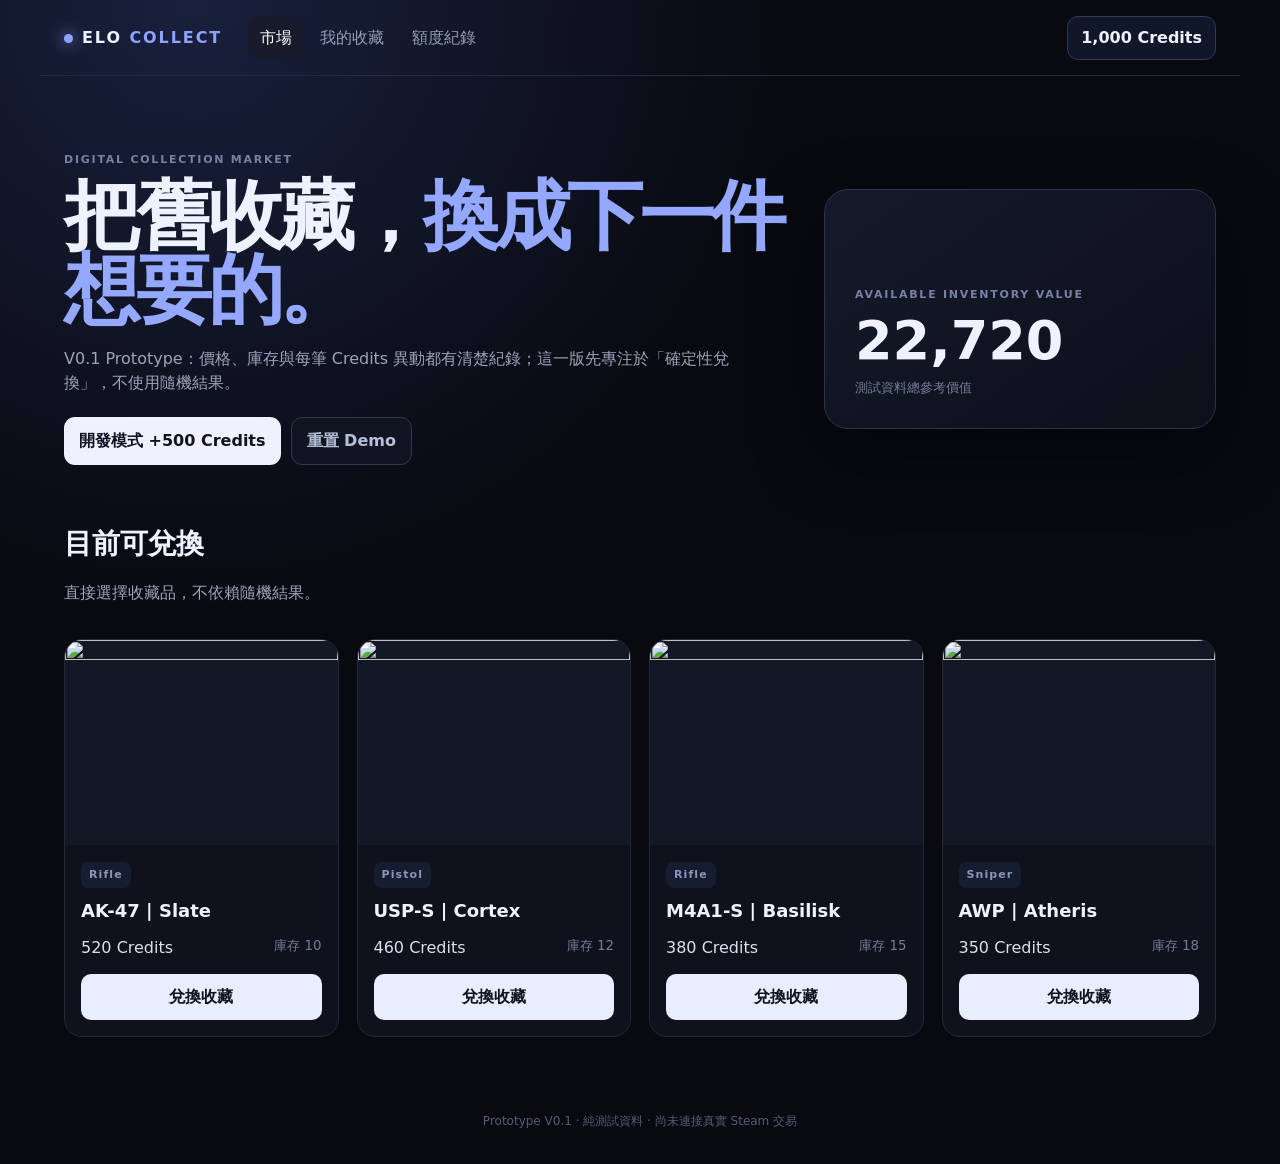
==== index.html @ 493e494a "Add files via upload" ====
<!doctype html>
<html lang="zh-Hant">
<head>
  <meta charset="UTF-8" />
  <meta name="viewport" content="width=device-width, initial-scale=1.0" />
  <title>ELO Collect — 數位收藏品交換</title>
  <link rel="stylesheet" href="style.css" />
</head>
<body>
  <header class="topbar">
    <div class="brand"><span class="pulse"></span>ELO <b>COLLECT</b></div>
    <nav>
      <button data-tab="market" class="nav-btn active">市場</button>
      <button data-tab="collection" class="nav-btn">我的收藏</button>
      <button data-tab="ledger" class="nav-btn">額度紀錄</button>
    </nav>
    <div class="credits" id="credits">1,000 Credits</div>
  </header>

  <main>
    <section class="hero">
      <div>
        <div class="eyebrow">DIGITAL COLLECTION MARKET</div>
        <h1>把舊收藏，<span>換成下一件想要的。</span></h1>
        <p>V0.1 Prototype：價格、庫存與每筆 Credits 異動都有清楚紀錄；這一版先專注於「確定性兌換」，不使用隨機結果。</p>
        <div class="actions"><button class="primary" id="grant">開發模式 +500 Credits</button><button class="ghost" id="reset">重置 Demo</button></div>
      </div>
      <div class="hero-panel">
        <span>AVAILABLE INVENTORY VALUE</span>
        <strong id="inventoryValue">6,870</strong>
        <small>測試資料總參考價值</small>
      </div>
    </section>

    <div id="notice" class="notice hidden"></div>

    <section id="market" class="tab-panel active">
      <div class="section-title"><div><h2>目前可兌換</h2><p>直接選擇收藏品，不依賴隨機結果。</p></div></div>
      <div id="marketGrid" class="grid"></div>
    </section>

    <section id="collection" class="tab-panel">
      <div class="section-title"><div><h2>我的收藏</h2><p id="collectionCount">0 件</p></div></div>
      <div id="collectionGrid" class="grid"></div>
    </section>

    <section id="ledger" class="tab-panel">
      <div class="section-title"><div><h2>Credits 帳本</h2><p>每一次增加與扣除都留下紀錄。</p></div></div>
      <div class="ledger-wrap"><table><thead><tr><th>類型</th><th>金額</th><th>餘額</th><th>參考編號</th></tr></thead><tbody id="ledgerBody"></tbody></table></div>
    </section>
  </main>

  <footer>Prototype V0.1 · 純測試資料 · 尚未連接真實 Steam 交易</footer>
  <script src="app.js"></script>
</body>
</html>
---- style.css ----
:root{font-family:Inter,ui-sans-serif,system-ui,-apple-system,"Segoe UI",sans-serif;color:#eef2ff;background:#080a10;line-height:1.5}*{box-sizing:border-box}body{margin:0;min-height:100vh;background:radial-gradient(circle at 15% 0%,#19203d 0,#080a10 38%)}button{font:inherit;cursor:pointer}.topbar{height:76px;max-width:1200px;margin:auto;padding:0 24px;display:flex;align-items:center;gap:26px;border-bottom:1px solid #252a3c}.brand{font-weight:900;letter-spacing:.12em;white-space:nowrap}.brand b{color:#8ea3ff}.pulse{display:inline-block;width:9px;height:9px;border-radius:50%;background:#8ea3ff;margin-right:9px;box-shadow:0 0 16px #8ea3ff}nav{display:flex;gap:4px;flex:1}.nav-btn{border:0;background:transparent;color:#969db5;padding:9px 12px;border-radius:10px}.nav-btn.active{background:#171b2b;color:#fff}.credits{border:1px solid #30395d;background:#111628;padding:9px 13px;border-radius:11px;font-weight:800}.hero{max-width:1200px;margin:auto;padding:76px 24px 58px;display:grid;grid-template-columns:1.3fr .7fr;gap:32px;align-items:center}.eyebrow,.hero-panel span{font-size:11px;letter-spacing:.16em;color:#7682a5;font-weight:800}h1{font-size:clamp(44px,6vw,76px);line-height:.98;letter-spacing:-.055em;margin:10px 0 20px}h1 span{color:#94a8ff}p{color:#9da4bb;max-width:680px}.actions{display:flex;gap:10px;margin-top:22px}.primary,.ghost{border-radius:11px;padding:11px 15px;font-weight:800}.primary{border:0;background:#eef1ff;color:#101321}.ghost{border:1px solid #30384f;background:#111522;color:#b7c0db}.hero-panel{min-height:240px;border:1px solid #2b3350;border-radius:24px;background:linear-gradient(145deg,#151a2a,#0d101b);padding:30px;display:flex;flex-direction:column;justify-content:end;box-shadow:0 25px 70px #0007}.hero-panel strong{font-size:54px;line-height:1;margin:10px 0}.hero-panel small{color:#707a98}.notice{max-width:1200px;margin:-28px auto 24px;padding:14px 18px;border-radius:12px;background:#10182b;border:1px solid #2c3a67;color:#d3dbff}.hidden{display:none}.tab-panel{max-width:1200px;margin:auto;padding:0 24px 20px;display:none}.tab-panel.active{display:block}.section-title{display:flex;justify-content:space-between;align-items:end;margin-bottom:18px}h2{margin:0;font-size:28px}.grid{display:grid;grid-template-columns:repeat(4,1fr);gap:18px}.card{background:#0f121c;border:1px solid #23283a;border-radius:18px;overflow:hidden;transition:.15s transform,.15s border-color}.card:hover{transform:translateY(-3px);border-color:#46517b}.card img{width:100%;aspect-ratio:4/3;display:block;object-fit:cover;background:#131827}.card-body{padding:16px}.tag{display:inline-block;padding:5px 8px;border-radius:7px;background:#171d30;color:#8996ba;font-size:11px;letter-spacing:.1em;font-weight:800}.card h3{margin:9px 0 12px;font-size:18px}.meta{display:flex;justify-content:space-between;color:#dbe0ef;margin-bottom:14px}.meta small{color:#737d98}.card button{width:100%;padding:11px;border:0;border-radius:10px;background:#e8edff;color:#101420;font-weight:900}.card button:disabled{opacity:.35;cursor:not-allowed}.ledger-wrap{border:1px solid #252b3c;border-radius:16px;overflow:auto;background:#0d1018}table{width:100%;border-collapse:collapse;min-width:700px}th,td{text-align:left;padding:14px 16px;border-bottom:1px solid #202536}th{color:#7c86a2;font-size:12px;letter-spacing:.08em}.plus{color:#93d6a7}.minus{color:#ff9d9d}footer{text-align:center;color:#555d76;font-size:12px;padding:55px 24px 34px}@media(max-width:900px){.hero{grid-template-columns:1fr}.grid{grid-template-columns:repeat(2,1fr)}}@media(max-width:560px){.topbar{padding:0 14px;gap:8px}.topbar nav{order:3;display:none}.credits{margin-left:auto;font-size:12px}.hero{padding:48px 14px 40px}.tab-panel{padding:0 14px 20px}.grid{grid-template-columns:1fr}.hero-panel{min-height:180px}}
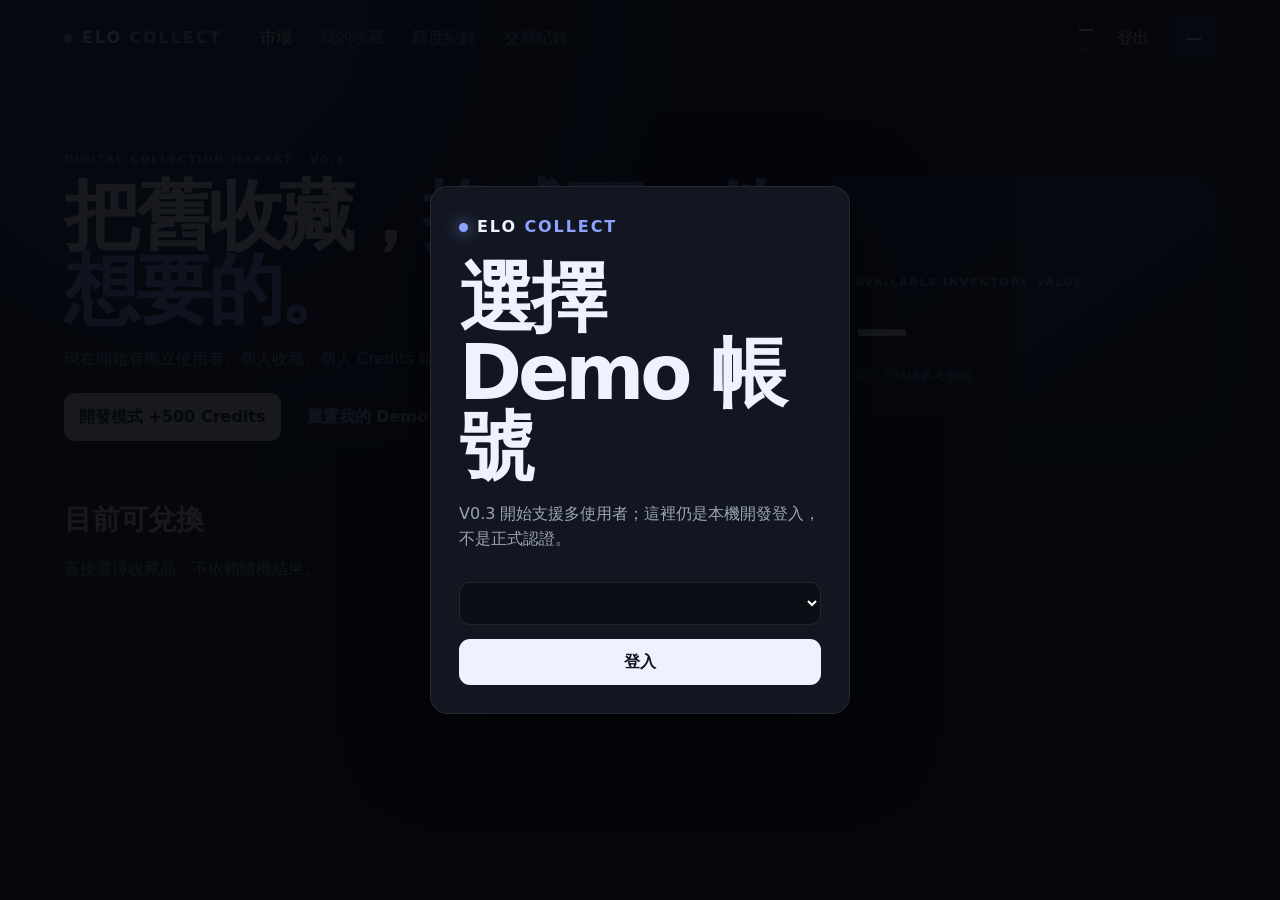
==== commit ee272af2: "Add files via upload" ====
--- a/index.html
+++ b/index.html
@@ -1,56 +1,12 @@
 <!doctype html>
 <html lang="zh-Hant">
-<head>
-  <meta charset="UTF-8" />
-  <meta name="viewport" content="width=device-width, initial-scale=1.0" />
-  <title>ELO Collect — 數位收藏品交換</title>
-  <link rel="stylesheet" href="style.css" />
-</head>
+<head><meta charset="UTF-8"/><meta name="viewport" content="width=device-width, initial-scale=1.0"/><title>ELO Collect — 數位收藏品交換</title><link rel="stylesheet" href="style.css"/></head>
 <body>
-  <header class="topbar">
-    <div class="brand"><span class="pulse"></span>ELO <b>COLLECT</b></div>
-    <nav>
-      <button data-tab="market" class="nav-btn active">市場</button>
-      <button data-tab="collection" class="nav-btn">我的收藏</button>
-      <button data-tab="ledger" class="nav-btn">額度紀錄</button>
-    </nav>
-    <div class="credits" id="credits">1,000 Credits</div>
-  </header>
-
-  <main>
-    <section class="hero">
-      <div>
-        <div class="eyebrow">DIGITAL COLLECTION MARKET</div>
-        <h1>把舊收藏，<span>換成下一件想要的。</span></h1>
-        <p>V0.1 Prototype：價格、庫存與每筆 Credits 異動都有清楚紀錄；這一版先專注於「確定性兌換」，不使用隨機結果。</p>
-        <div class="actions"><button class="primary" id="grant">開發模式 +500 Credits</button><button class="ghost" id="reset">重置 Demo</button></div>
-      </div>
-      <div class="hero-panel">
-        <span>AVAILABLE INVENTORY VALUE</span>
-        <strong id="inventoryValue">6,870</strong>
-        <small>測試資料總參考價值</small>
-      </div>
-    </section>
-
-    <div id="notice" class="notice hidden"></div>
-
-    <section id="market" class="tab-panel active">
-      <div class="section-title"><div><h2>目前可兌換</h2><p>直接選擇收藏品，不依賴隨機結果。</p></div></div>
-      <div id="marketGrid" class="grid"></div>
-    </section>
-
-    <section id="collection" class="tab-panel">
-      <div class="section-title"><div><h2>我的收藏</h2><p id="collectionCount">0 件</p></div></div>
-      <div id="collectionGrid" class="grid"></div>
-    </section>
-
-    <section id="ledger" class="tab-panel">
-      <div class="section-title"><div><h2>Credits 帳本</h2><p>每一次增加與扣除都留下紀錄。</p></div></div>
-      <div class="ledger-wrap"><table><thead><tr><th>類型</th><th>金額</th><th>餘額</th><th>參考編號</th></tr></thead><tbody id="ledgerBody"></tbody></table></div>
-    </section>
-  </main>
-
-  <footer>Prototype V0.1 · 純測試資料 · 尚未連接真實 Steam 交易</footer>
-  <script src="app.js"></script>
-</body>
-</html>
+<div id="loginGate" class="login-gate hidden"><div class="login-card"><div class="brand"><span class="pulse"></span>ELO <b>COLLECT</b></div><h1>選擇 Demo 帳號</h1><p>V0.3 開始支援多使用者；這裡仍是本機開發登入，不是正式認證。</p><select id="userSelect"></select><button class="primary" id="login">登入</button></div></div>
+<header class="topbar"><div class="brand"><span class="pulse"></span>ELO <b>COLLECT</b></div><nav><button data-tab="market" class="nav-btn active">市場</button><button data-tab="collection" class="nav-btn">我的收藏</button><button data-tab="ledger" class="nav-btn">額度紀錄</button><button data-tab="transactions" class="nav-btn">交易紀錄</button></nav><div class="account"><div><b id="userName">—</b><small id="userHandle">—</small></div><button class="mini" id="logout">登出</button><div class="credits" id="credits">—</div></div></header>
+<main><section class="hero"><div><div class="eyebrow">DIGITAL COLLECTION MARKET · V0.3</div><h1>把舊收藏，<span>換成下一件想要的。</span></h1><p>現在開始有獨立使用者、個人收藏、個人 Credits 帳本與交易紀錄；核心兌換仍由後端驗證。</p><div class="actions"><button class="primary" id="grant">開發模式 +500 Credits</button><button class="ghost" id="reset">重置我的 Demo</button></div></div><div class="hero-panel"><span>AVAILABLE INVENTORY VALUE</span><strong id="inventoryValue">—</strong><small>測試資料總參考價值</small></div></section><div id="notice" class="notice hidden"></div>
+<section id="market" class="tab-panel active"><div class="section-title"><div><h2>目前可兌換</h2><p>直接選擇收藏品，不依賴隨機結果。</p></div></div><div id="marketGrid" class="grid"></div></section>
+<section id="collection" class="tab-panel"><div class="section-title"><div><h2>我的收藏</h2><p id="collectionCount">0 件</p></div></div><div id="collectionGrid" class="grid"></div></section>
+<section id="ledger" class="tab-panel"><div class="section-title"><div><h2>Credits 帳本</h2><p>每一次增加與扣除都留下紀錄。</p></div></div><div class="ledger-wrap"><table><thead><tr><th>類型</th><th>金額</th><th>餘額</th><th>參考編號</th></tr></thead><tbody id="ledgerBody"></tbody></table></div></section>
+<section id="transactions" class="tab-panel"><div class="section-title"><div><h2>交易紀錄</h2><p>個人操作與狀態集中查看。</p></div></div><div class="ledger-wrap"><table><thead><tr><th>類型</th><th>狀態</th><th>金額</th><th>參考編號</th></tr></thead><tbody id="txBody"></tbody></table></div></section>
+</main><footer>Prototype V0.3 · 多使用者資料層 · 尚未連接真實 Steam 交易</footer><script src="app.js"></script></body></html>
--- a/style.css
+++ b/style.css
@@ -1 +1,2 @@
 :root{font-family:Inter,ui-sans-serif,system-ui,-apple-system,"Segoe UI",sans-serif;color:#eef2ff;background:#080a10;line-height:1.5}*{box-sizing:border-box}body{margin:0;min-height:100vh;background:radial-gradient(circle at 15% 0%,#19203d 0,#080a10 38%)}button{font:inherit;cursor:pointer}.topbar{height:76px;max-width:1200px;margin:auto;padding:0 24px;display:flex;align-items:center;gap:26px;border-bottom:1px solid #252a3c}.brand{font-weight:900;letter-spacing:.12em;white-space:nowrap}.brand b{color:#8ea3ff}.pulse{display:inline-block;width:9px;height:9px;border-radius:50%;background:#8ea3ff;margin-right:9px;box-shadow:0 0 16px #8ea3ff}nav{display:flex;gap:4px;flex:1}.nav-btn{border:0;background:transparent;color:#969db5;padding:9px 12px;border-radius:10px}.nav-btn.active{background:#171b2b;color:#fff}.credits{border:1px solid #30395d;background:#111628;padding:9px 13px;border-radius:11px;font-weight:800}.hero{max-width:1200px;margin:auto;padding:76px 24px 58px;display:grid;grid-template-columns:1.3fr .7fr;gap:32px;align-items:center}.eyebrow,.hero-panel span{font-size:11px;letter-spacing:.16em;color:#7682a5;font-weight:800}h1{font-size:clamp(44px,6vw,76px);line-height:.98;letter-spacing:-.055em;margin:10px 0 20px}h1 span{color:#94a8ff}p{color:#9da4bb;max-width:680px}.actions{display:flex;gap:10px;margin-top:22px}.primary,.ghost{border-radius:11px;padding:11px 15px;font-weight:800}.primary{border:0;background:#eef1ff;color:#101321}.ghost{border:1px solid #30384f;background:#111522;color:#b7c0db}.hero-panel{min-height:240px;border:1px solid #2b3350;border-radius:24px;background:linear-gradient(145deg,#151a2a,#0d101b);padding:30px;display:flex;flex-direction:column;justify-content:end;box-shadow:0 25px 70px #0007}.hero-panel strong{font-size:54px;line-height:1;margin:10px 0}.hero-panel small{color:#707a98}.notice{max-width:1200px;margin:-28px auto 24px;padding:14px 18px;border-radius:12px;background:#10182b;border:1px solid #2c3a67;color:#d3dbff}.hidden{display:none}.tab-panel{max-width:1200px;margin:auto;padding:0 24px 20px;display:none}.tab-panel.active{display:block}.section-title{display:flex;justify-content:space-between;align-items:end;margin-bottom:18px}h2{margin:0;font-size:28px}.grid{display:grid;grid-template-columns:repeat(4,1fr);gap:18px}.card{background:#0f121c;border:1px solid #23283a;border-radius:18px;overflow:hidden;transition:.15s transform,.15s border-color}.card:hover{transform:translateY(-3px);border-color:#46517b}.card img{width:100%;aspect-ratio:4/3;display:block;object-fit:cover;background:#131827}.card-body{padding:16px}.tag{display:inline-block;padding:5px 8px;border-radius:7px;background:#171d30;color:#8996ba;font-size:11px;letter-spacing:.1em;font-weight:800}.card h3{margin:9px 0 12px;font-size:18px}.meta{display:flex;justify-content:space-between;color:#dbe0ef;margin-bottom:14px}.meta small{color:#737d98}.card button{width:100%;padding:11px;border:0;border-radius:10px;background:#e8edff;color:#101420;font-weight:900}.card button:disabled{opacity:.35;cursor:not-allowed}.ledger-wrap{border:1px solid #252b3c;border-radius:16px;overflow:auto;background:#0d1018}table{width:100%;border-collapse:collapse;min-width:700px}th,td{text-align:left;padding:14px 16px;border-bottom:1px solid #202536}th{color:#7c86a2;font-size:12px;letter-spacing:.08em}.plus{color:#93d6a7}.minus{color:#ff9d9d}footer{text-align:center;color:#555d76;font-size:12px;padding:55px 24px 34px}@media(max-width:900px){.hero{grid-template-columns:1fr}.grid{grid-template-columns:repeat(2,1fr)}}@media(max-width:560px){.topbar{padding:0 14px;gap:8px}.topbar nav{order:3;display:none}.credits{margin-left:auto;font-size:12px}.hero{padding:48px 14px 40px}.tab-panel{padding:0 14px 20px}.grid{grid-template-columns:1fr}.hero-panel{min-height:180px}}
+.account{display:flex;align-items:center;gap:12px}.account small{display:block;opacity:.55;font-size:11px}.mini{padding:8px 10px;border:1px solid #ffffff18;background:#ffffff08;color:#fff;border-radius:9px;cursor:pointer}.login-gate{position:fixed;inset:0;background:rgba(5,7,12,.92);display:flex;align-items:center;justify-content:center;z-index:99}.login-card{width:min(420px,calc(100vw - 32px));padding:28px;border:1px solid #ffffff14;border-radius:18px;background:#121620;box-shadow:0 24px 80px #0008}.login-card h1{margin:22px 0 8px}.login-card p{color:#9ba3b4;line-height:1.6}.login-card select{width:100%;padding:12px;margin:14px 0;background:#0b0e14;border:1px solid #ffffff18;color:#fff;border-radius:10px}.login-card .primary{width:100%}.hidden{display:none!important}
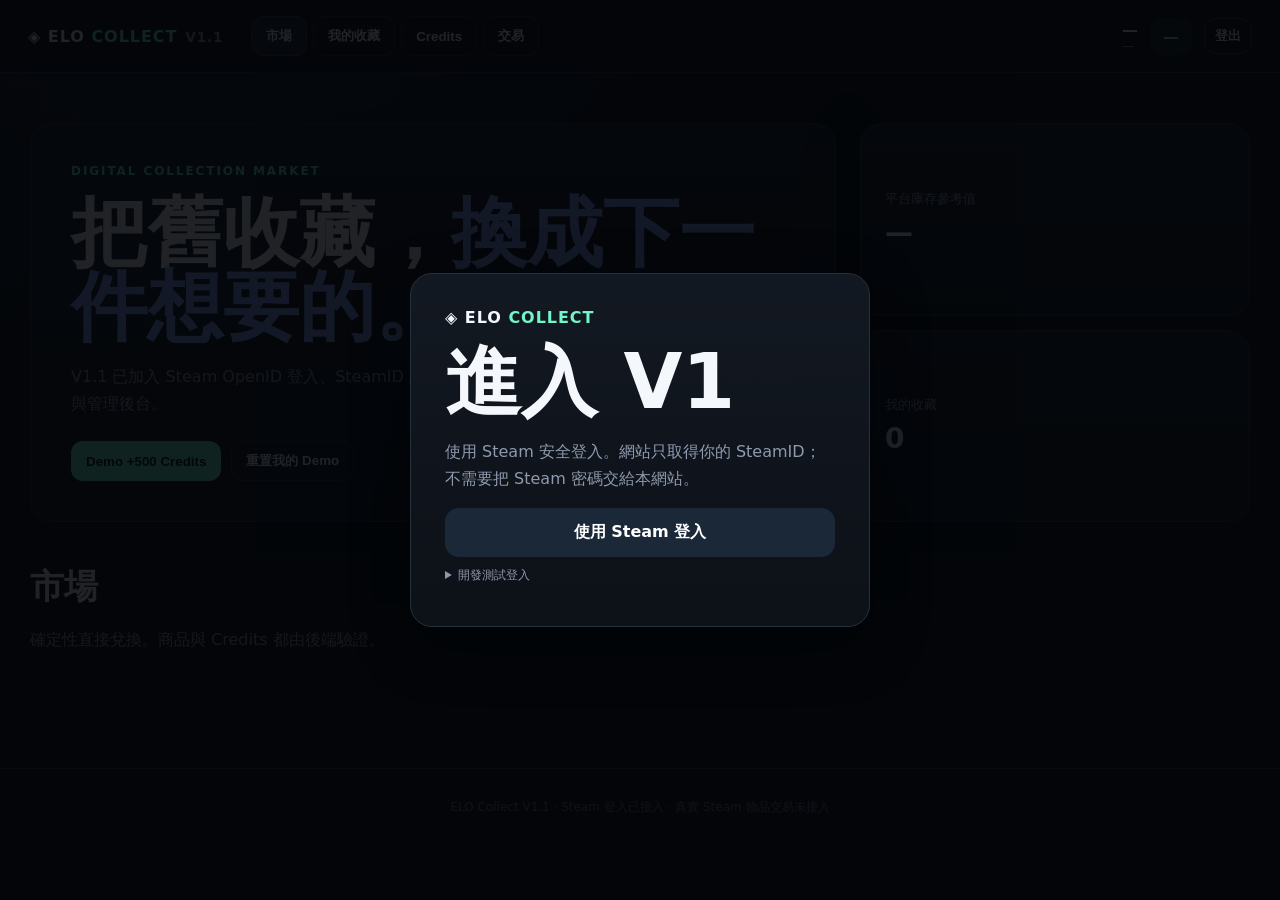
==== commit 44b199bf: "Add files via upload" ====
--- a/index.html
+++ b/index.html
@@ -1,12 +1,10 @@
-<!doctype html>
-<html lang="zh-Hant">
-<head><meta charset="UTF-8"/><meta name="viewport" content="width=device-width, initial-scale=1.0"/><title>ELO Collect — 數位收藏品交換</title><link rel="stylesheet" href="style.css"/></head>
-<body>
-<div id="loginGate" class="login-gate hidden"><div class="login-card"><div class="brand"><span class="pulse"></span>ELO <b>COLLECT</b></div><h1>選擇 Demo 帳號</h1><p>V0.3 開始支援多使用者；這裡仍是本機開發登入，不是正式認證。</p><select id="userSelect"></select><button class="primary" id="login">登入</button></div></div>
-<header class="topbar"><div class="brand"><span class="pulse"></span>ELO <b>COLLECT</b></div><nav><button data-tab="market" class="nav-btn active">市場</button><button data-tab="collection" class="nav-btn">我的收藏</button><button data-tab="ledger" class="nav-btn">額度紀錄</button><button data-tab="transactions" class="nav-btn">交易紀錄</button></nav><div class="account"><div><b id="userName">—</b><small id="userHandle">—</small></div><button class="mini" id="logout">登出</button><div class="credits" id="credits">—</div></div></header>
-<main><section class="hero"><div><div class="eyebrow">DIGITAL COLLECTION MARKET · V0.3</div><h1>把舊收藏，<span>換成下一件想要的。</span></h1><p>現在開始有獨立使用者、個人收藏、個人 Credits 帳本與交易紀錄；核心兌換仍由後端驗證。</p><div class="actions"><button class="primary" id="grant">開發模式 +500 Credits</button><button class="ghost" id="reset">重置我的 Demo</button></div></div><div class="hero-panel"><span>AVAILABLE INVENTORY VALUE</span><strong id="inventoryValue">—</strong><small>測試資料總參考價值</small></div></section><div id="notice" class="notice hidden"></div>
-<section id="market" class="tab-panel active"><div class="section-title"><div><h2>目前可兌換</h2><p>直接選擇收藏品，不依賴隨機結果。</p></div></div><div id="marketGrid" class="grid"></div></section>
-<section id="collection" class="tab-panel"><div class="section-title"><div><h2>我的收藏</h2><p id="collectionCount">0 件</p></div></div><div id="collectionGrid" class="grid"></div></section>
-<section id="ledger" class="tab-panel"><div class="section-title"><div><h2>Credits 帳本</h2><p>每一次增加與扣除都留下紀錄。</p></div></div><div class="ledger-wrap"><table><thead><tr><th>類型</th><th>金額</th><th>餘額</th><th>參考編號</th></tr></thead><tbody id="ledgerBody"></tbody></table></div></section>
-<section id="transactions" class="tab-panel"><div class="section-title"><div><h2>交易紀錄</h2><p>個人操作與狀態集中查看。</p></div></div><div class="ledger-wrap"><table><thead><tr><th>類型</th><th>狀態</th><th>金額</th><th>參考編號</th></tr></thead><tbody id="txBody"></tbody></table></div></section>
-</main><footer>Prototype V0.3 · 多使用者資料層 · 尚未連接真實 Steam 交易</footer><script src="app.js"></script></body></html>
+<!doctype html><html lang="zh-Hant"><head><meta charset="UTF-8"><meta name="viewport" content="width=device-width, initial-scale=1"><title>ELO Collect V1</title><link rel="stylesheet" href="style.css"></head><body>
+<div id="loginGate" class="overlay"><div class="login-card"><div class="brand">◈ ELO <b>COLLECT</b></div><h1>進入 V1</h1><p>使用 Steam 安全登入。網站只取得你的 SteamID；不需要把 Steam 密碼交給本網站。</p><a class="steam-login" href="/auth/steam">使用 Steam 登入</a><details class="dev-login"><summary>開發測試登入</summary><select id="userSelect"></select><button class="ghost" id="login">Demo 登入</button></details></div></div>
+<header class="topbar"><div class="brand">◈ ELO <b>COLLECT</b><small>V1.1</small></div><nav><button data-tab="market" class="nav-btn active">市場</button><button data-tab="collection" class="nav-btn">我的收藏</button><button data-tab="ledger" class="nav-btn">Credits</button><button data-tab="transactions" class="nav-btn">交易</button><button id="adminTab" data-tab="admin" class="nav-btn hidden">管理後台</button></nav><div class="account"><div><b id="userName">—</b><small id="userHandle">—</small></div><div class="credits" id="credits">—</div><button class="mini" id="logout">登出</button></div></header>
+<main><section class="hero"><div><div class="eyebrow">DIGITAL COLLECTION MARKET</div><h1>把舊收藏，<span>換成下一件想要的。</span></h1><p>V1.1 已加入 Steam OpenID 登入、SteamID 綁定、Credits 帳本、商品庫存、交易紀錄、審計紀錄與管理後台。</p><div class="actions"><button class="primary" id="grant">Demo +500 Credits</button><button class="ghost" id="reset">重置我的 Demo</button></div></div><div class="hero-stats"><div><span>平台庫存參考值</span><strong id="inventoryValue">—</strong></div><div><span>我的收藏</span><strong id="collectionCount">0</strong></div></div></section><div id="notice" class="notice hidden"></div>
+<section id="market" class="tab-panel active"><div class="section-title"><div><h2>市場</h2><p>確定性直接兌換。商品與 Credits 都由後端驗證。</p></div></div><div id="marketGrid" class="grid"></div></section>
+<section id="collection" class="tab-panel"><div class="section-title"><div><h2>我的收藏</h2><p>持有中的數位收藏品。</p></div></div><div id="collectionGrid" class="grid"></div></section>
+<section id="ledger" class="tab-panel"><div class="section-title"><div><h2>Credits 帳本</h2><p>每次增加／扣除都有不可覆寫的紀錄。</p></div></div><div class="table-wrap"><table><thead><tr><th>時間</th><th>類型</th><th>變動</th><th>餘額</th><th>Ref</th></tr></thead><tbody id="ledgerBody"></tbody></table></div></section>
+<section id="transactions" class="tab-panel"><div class="section-title"><div><h2>交易</h2><p>所有平台操作狀態集中查看。</p></div></div><div class="table-wrap"><table><thead><tr><th>時間</th><th>類型</th><th>狀態</th><th>金額</th><th>Ref</th></tr></thead><tbody id="txBody"></tbody></table></div></section>
+<section id="admin" class="tab-panel"><div class="section-title"><div><h2>管理後台</h2><p>V1 基礎營運工具：商品、庫存、使用者、Credits、交易、稽核。</p></div><button class="ghost" id="refreshAdmin">重新整理</button></div><div id="adminRoot"></div></section>
+</main><footer>ELO Collect V1.1 · Steam 登入已接入 · 真實 Steam 物品交易未接入</footer><script src="app.js"></script></body></html>
--- a/style.css
+++ b/style.css
@@ -1,2 +1,2 @@
-:root{font-family:Inter,ui-sans-serif,system-ui,-apple-system,"Segoe UI",sans-serif;color:#eef2ff;background:#080a10;line-height:1.5}*{box-sizing:border-box}body{margin:0;min-height:100vh;background:radial-gradient(circle at 15% 0%,#19203d 0,#080a10 38%)}button{font:inherit;cursor:pointer}.topbar{height:76px;max-width:1200px;margin:auto;padding:0 24px;display:flex;align-items:center;gap:26px;border-bottom:1px solid #252a3c}.brand{font-weight:900;letter-spacing:.12em;white-space:nowrap}.brand b{color:#8ea3ff}.pulse{display:inline-block;width:9px;height:9px;border-radius:50%;background:#8ea3ff;margin-right:9px;box-shadow:0 0 16px #8ea3ff}nav{display:flex;gap:4px;flex:1}.nav-btn{border:0;background:transparent;color:#969db5;padding:9px 12px;border-radius:10px}.nav-btn.active{background:#171b2b;color:#fff}.credits{border:1px solid #30395d;background:#111628;padding:9px 13px;border-radius:11px;font-weight:800}.hero{max-width:1200px;margin:auto;padding:76px 24px 58px;display:grid;grid-template-columns:1.3fr .7fr;gap:32px;align-items:center}.eyebrow,.hero-panel span{font-size:11px;letter-spacing:.16em;color:#7682a5;font-weight:800}h1{font-size:clamp(44px,6vw,76px);line-height:.98;letter-spacing:-.055em;margin:10px 0 20px}h1 span{color:#94a8ff}p{color:#9da4bb;max-width:680px}.actions{display:flex;gap:10px;margin-top:22px}.primary,.ghost{border-radius:11px;padding:11px 15px;font-weight:800}.primary{border:0;background:#eef1ff;color:#101321}.ghost{border:1px solid #30384f;background:#111522;color:#b7c0db}.hero-panel{min-height:240px;border:1px solid #2b3350;border-radius:24px;background:linear-gradient(145deg,#151a2a,#0d101b);padding:30px;display:flex;flex-direction:column;justify-content:end;box-shadow:0 25px 70px #0007}.hero-panel strong{font-size:54px;line-height:1;margin:10px 0}.hero-panel small{color:#707a98}.notice{max-width:1200px;margin:-28px auto 24px;padding:14px 18px;border-radius:12px;background:#10182b;border:1px solid #2c3a67;color:#d3dbff}.hidden{display:none}.tab-panel{max-width:1200px;margin:auto;padding:0 24px 20px;display:none}.tab-panel.active{display:block}.section-title{display:flex;justify-content:space-between;align-items:end;margin-bottom:18px}h2{margin:0;font-size:28px}.grid{display:grid;grid-template-columns:repeat(4,1fr);gap:18px}.card{background:#0f121c;border:1px solid #23283a;border-radius:18px;overflow:hidden;transition:.15s transform,.15s border-color}.card:hover{transform:translateY(-3px);border-color:#46517b}.card img{width:100%;aspect-ratio:4/3;display:block;object-fit:cover;background:#131827}.card-body{padding:16px}.tag{display:inline-block;padding:5px 8px;border-radius:7px;background:#171d30;color:#8996ba;font-size:11px;letter-spacing:.1em;font-weight:800}.card h3{margin:9px 0 12px;font-size:18px}.meta{display:flex;justify-content:space-between;color:#dbe0ef;margin-bottom:14px}.meta small{color:#737d98}.card button{width:100%;padding:11px;border:0;border-radius:10px;background:#e8edff;color:#101420;font-weight:900}.card button:disabled{opacity:.35;cursor:not-allowed}.ledger-wrap{border:1px solid #252b3c;border-radius:16px;overflow:auto;background:#0d1018}table{width:100%;border-collapse:collapse;min-width:700px}th,td{text-align:left;padding:14px 16px;border-bottom:1px solid #202536}th{color:#7c86a2;font-size:12px;letter-spacing:.08em}.plus{color:#93d6a7}.minus{color:#ff9d9d}footer{text-align:center;color:#555d76;font-size:12px;padding:55px 24px 34px}@media(max-width:900px){.hero{grid-template-columns:1fr}.grid{grid-template-columns:repeat(2,1fr)}}@media(max-width:560px){.topbar{padding:0 14px;gap:8px}.topbar nav{order:3;display:none}.credits{margin-left:auto;font-size:12px}.hero{padding:48px 14px 40px}.tab-panel{padding:0 14px 20px}.grid{grid-template-columns:1fr}.hero-panel{min-height:180px}}
-.account{display:flex;align-items:center;gap:12px}.account small{display:block;opacity:.55;font-size:11px}.mini{padding:8px 10px;border:1px solid #ffffff18;background:#ffffff08;color:#fff;border-radius:9px;cursor:pointer}.login-gate{position:fixed;inset:0;background:rgba(5,7,12,.92);display:flex;align-items:center;justify-content:center;z-index:99}.login-card{width:min(420px,calc(100vw - 32px));padding:28px;border:1px solid #ffffff14;border-radius:18px;background:#121620;box-shadow:0 24px 80px #0008}.login-card h1{margin:22px 0 8px}.login-card p{color:#9ba3b4;line-height:1.6}.login-card select{width:100%;padding:12px;margin:14px 0;background:#0b0e14;border:1px solid #ffffff18;color:#fff;border-radius:10px}.login-card .primary{width:100%}.hidden{display:none!important}
+:root{--bg:#090b10;--panel:#11151d;--panel2:#151b25;--line:#27303d;--text:#f4f7fb;--muted:#8e9aae;--accent:#72f5c8;--accent2:#8ea7ff;--danger:#ff6577;--shadow:0 18px 60px rgba(0,0,0,.32)}*{box-sizing:border-box}body{margin:0;background:radial-gradient(circle at 20% 0%,#152032 0,#090b10 35%),var(--bg);color:var(--text);font-family:Inter,ui-sans-serif,system-ui,-apple-system,BlinkMacSystemFont,"Segoe UI",sans-serif;min-height:100vh}.topbar{position:sticky;top:0;z-index:10;display:flex;align-items:center;gap:28px;padding:16px 28px;border-bottom:1px solid var(--line);background:rgba(9,11,16,.88);backdrop-filter:blur(14px)}.brand{font-weight:900;letter-spacing:.06em;white-space:nowrap}.brand b{color:var(--accent)}.brand small{margin-left:8px;color:var(--muted);font-weight:700}nav{display:flex;gap:6px;flex:1}.nav-btn,.mini,.ghost,.primary,.danger{border:1px solid var(--line);background:transparent;color:var(--text);padding:10px 14px;border-radius:12px;cursor:pointer;font-weight:700}.nav-btn.active{background:#19212d;border-color:#344153}.primary{background:var(--accent);color:#06110d;border-color:transparent}.primary:disabled{opacity:.45;cursor:not-allowed}.ghost:hover,.nav-btn:hover{background:#161d28}.danger{border-color:#5d2832;color:#ff9baa}.account{display:flex;align-items:center;gap:12px}.account small{display:block;color:var(--muted);font-size:12px}.credits{padding:9px 13px;border-radius:12px;background:#152119;color:var(--accent);font-weight:900}.mini{padding:8px 10px}main{width:min(1220px,calc(100% - 36px));margin:0 auto;padding:50px 0 80px}.hero{display:grid;grid-template-columns:1.55fr .75fr;gap:24px;align-items:stretch;margin-bottom:42px}.hero>div,.hero-stats>div,.panel,.card,.login-card{background:linear-gradient(180deg,rgba(19,25,34,.98),rgba(13,17,24,.98));border:1px solid var(--line);box-shadow:var(--shadow);border-radius:22px}.hero>div:first-child{padding:40px}.hero-stats{display:grid;gap:14px;background:none!important;border:0!important;box-shadow:none!important}.hero-stats>div{padding:24px;display:flex;flex-direction:column;justify-content:center}.hero-stats span,.stat span{color:var(--muted);font-size:13px}.hero-stats strong{font-size:28px;margin-top:8px}.eyebrow{color:var(--accent);letter-spacing:.16em;font-size:12px;font-weight:900}h1{font-size:clamp(42px,7vw,76px);line-height:.98;margin:18px 0}h1 span{color:var(--accent2)}h2{font-size:34px;margin:0 0 5px}h3{margin:0 0 8px}p{color:var(--muted);line-height:1.7}.actions{display:flex;gap:10px;margin-top:24px}.notice{padding:14px 16px;background:#151d27;border:1px solid #364254;border-radius:14px;margin-bottom:22px}.hidden{display:none!important}.section-title{display:flex;justify-content:space-between;align-items:end;margin:16px 0 18px}.grid{display:grid;grid-template-columns:repeat(4,1fr);gap:16px}.card{overflow:hidden}.card img{width:100%;aspect-ratio:4/3;object-fit:cover;background:#0b0f15}.card-body{padding:18px}.tag,.status{display:inline-flex;padding:5px 8px;border-radius:999px;background:#1a2230;color:#9fb0c7;font-size:11px;font-weight:800;letter-spacing:.08em}.meta{display:flex;justify-content:space-between;gap:10px;align-items:center;margin:16px 0;color:var(--muted)}.meta b{color:var(--accent);font-size:15px}.full{width:100%}.tab-panel{display:none}.tab-panel.active{display:block}.table-wrap{border:1px solid var(--line);border-radius:18px;overflow:auto;background:var(--panel)}table{width:100%;border-collapse:collapse}th,td{padding:14px 16px;border-bottom:1px solid var(--line);text-align:left;white-space:nowrap}th{color:var(--muted);font-size:12px}td{font-size:14px}.plus{color:var(--accent)}.minus{color:#ff8f9d}.empty{padding:50px;text-align:center;border:1px dashed #354052;border-radius:18px;color:var(--muted)}.overlay{position:fixed;inset:0;z-index:30;background:rgba(3,5,8,.88);display:grid;place-items:center;padding:20px}.login-card{width:min(460px,100%);padding:34px}.login-card select,.form input,.row-actions input{width:100%;padding:12px;border-radius:12px;border:1px solid var(--line);background:#0c1017;color:var(--text);margin:8px 0}.login-card button{width:100%;margin-top:8px}.stat-grid{display:grid;grid-template-columns:repeat(6,1fr);gap:12px;margin-bottom:16px}.stat{padding:18px;border:1px solid var(--line);border-radius:16px;background:var(--panel)}.stat b{display:block;font-size:22px;margin-top:8px}.admin-grid{display:grid;grid-template-columns:1fr 1.3fr;gap:16px;margin-bottom:16px}.panel{padding:20px;margin-bottom:16px}.form{display:grid;gap:3px}.admin-list{display:grid;gap:9px;max-height:450px;overflow:auto}.admin-row{display:flex;justify-content:space-between;gap:15px;align-items:center;padding:12px 0;border-bottom:1px solid var(--line)}.admin-row small{display:block;color:var(--muted);margin-top:4px}.row-actions{display:flex;align-items:center;gap:6px}.row-actions input{width:120px;margin:0}.row-actions button{white-space:nowrap}footer{text-align:center;color:#657085;padding:30px 20px;border-top:1px solid var(--line);font-size:12px}@media(max-width:980px){.grid{grid-template-columns:repeat(2,1fr)}.hero{grid-template-columns:1fr}.stat-grid{grid-template-columns:repeat(3,1fr)}.admin-grid{grid-template-columns:1fr}}@media(max-width:650px){.topbar{flex-wrap:wrap;padding:14px}.account{margin-left:auto}nav{order:3;width:100%;overflow:auto}.grid{grid-template-columns:1fr}.hero>div:first-child{padding:26px}.stat-grid{grid-template-columns:repeat(2,1fr)}main{width:min(100% - 24px,1220px);padding-top:26px}.actions{flex-direction:column}}
+.steam-login{display:flex;justify-content:center;align-items:center;width:100%;padding:14px 18px;border-radius:14px;background:#1b2838;color:#fff;text-decoration:none;font-weight:800;box-sizing:border-box;margin:14px 0 10px;transition:.18s ease}.steam-login:hover{transform:translateY(-1px);filter:brightness(1.12)}.dev-login{margin-top:8px;font-size:12px;color:#8f98a8}.dev-login summary{cursor:pointer;margin-bottom:8px}.dev-login select,.dev-login button{width:100%;margin-top:8px}
